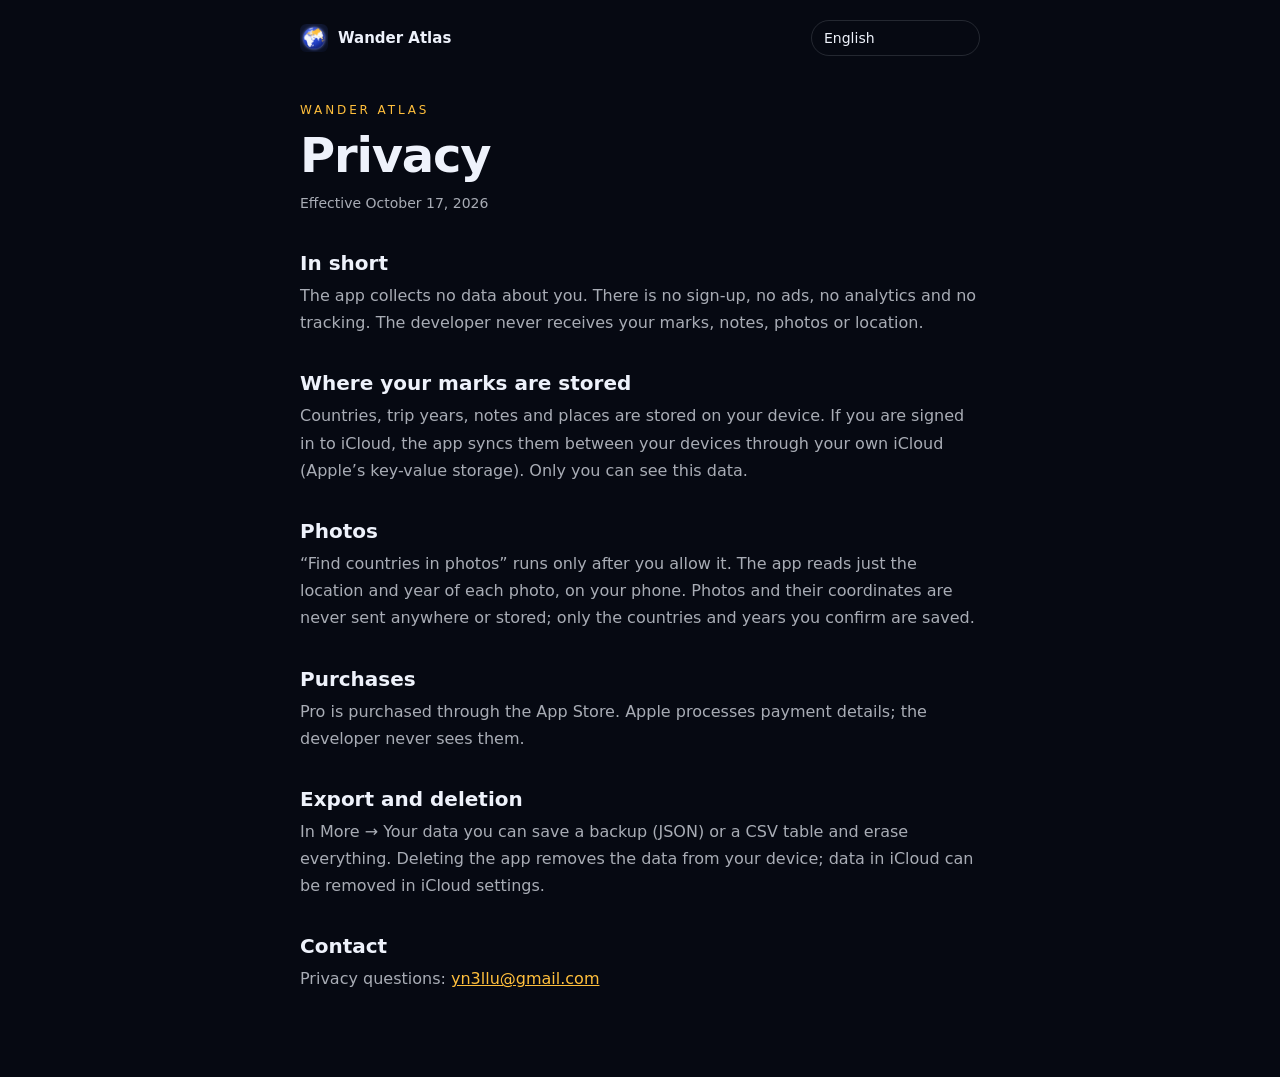
==== privacy/index.html @ fada5ca5 "Wander Atlas landing (13 languages) + privacy policy at /privacy/" ====
<!doctype html>
<!-- Generated by scripts/site-privacy.mjs from site/privacy/text/*.json — edit there. -->
<html lang="en">
<head>
<meta charset="utf-8">
<meta name="viewport" content="width=device-width,initial-scale=1,viewport-fit=cover">
<title>Privacy — Wander Atlas</title>
<meta name="theme-color" content="#060912">
<link rel="icon" href="../assets/img/favicon.png">
<script>document.documentElement.classList.add('js')</script>
<style>
@font-face{font-family:"Geologica";font-weight:800;font-display:swap;src:url(../assets/fonts/geologica-latin-800-normal.woff2) format("woff2");unicode-range:U+0000-00FF,U+0131,U+0152-0153,U+02BB-02BC,U+02C6,U+02DA,U+02DC,U+2000-206F,U+20AC,U+2122,U+2212,U+FEFF}
@font-face{font-family:"Geologica";font-weight:800;font-display:swap;src:url(../assets/fonts/geologica-latin-ext-800-normal.woff2) format("woff2");unicode-range:U+0100-02AF,U+0304,U+0308,U+0329,U+1E00-1E9F,U+1EF2-1EFF,U+2020,U+20A0-20AB,U+20AD-20C0,U+2113,U+2C60-2C7F,U+A720-A7FF}
@font-face{font-family:"Geologica";font-weight:800;font-display:swap;src:url(../assets/fonts/geologica-cyrillic-800-normal.woff2) format("woff2");unicode-range:U+0301,U+0400-045F,U+0490-0491,U+04B0-04B1,U+2116}
@font-face{font-family:"Onest";font-weight:400;font-display:swap;src:url(../assets/fonts/onest-latin-400-normal.woff2) format("woff2");unicode-range:U+0000-00FF,U+0131,U+0152-0153,U+02BB-02BC,U+02C6,U+02DA,U+02DC,U+2000-206F,U+20AC,U+2122,U+2212,U+FEFF}
@font-face{font-family:"Onest";font-weight:400;font-display:swap;src:url(../assets/fonts/onest-latin-ext-400-normal.woff2) format("woff2");unicode-range:U+0100-02AF,U+0304,U+0308,U+0329,U+1E00-1E9F,U+1EF2-1EFF,U+2020,U+20A0-20AB,U+20AD-20C0,U+2113,U+2C60-2C7F,U+A720-A7FF}
@font-face{font-family:"Onest";font-weight:400;font-display:swap;src:url(../assets/fonts/onest-cyrillic-400-normal.woff2) format("woff2");unicode-range:U+0301,U+0400-045F,U+0490-0491,U+04B0-04B1,U+2116}
:root{--bg:#060912;--ink:#eef2fb;--ink2:rgba(238,242,251,.7);--line:rgba(238,242,251,.13);--accent:#ffbf3c;--head:"Geologica",system-ui,-apple-system,"PingFang SC","Hiragino Sans","Apple SD Gothic Neo",sans-serif}
*{box-sizing:border-box}
body{margin:0;background:var(--bg);color:var(--ink);font:16px/1.7 "Onest",system-ui,-apple-system,"PingFang SC","Hiragino Sans","Apple SD Gothic Neo","Segoe UI",sans-serif;-webkit-font-smoothing:antialiased}
header{display:flex;align-items:center;gap:16px;max-width:720px;margin:0 auto;padding:calc(20px + env(safe-area-inset-top)) max(20px,env(safe-area-inset-right)) 0 max(20px,env(safe-area-inset-left))}
header a{display:inline-flex;align-items:center;gap:10px;color:var(--ink);text-decoration:none;font:800 15px var(--head)}
header img{width:28px;height:28px;border-radius:22.5%}
.lang{margin-left:auto;-webkit-appearance:none;appearance:none;height:36px;padding:0 30px 0 12px;border-radius:999px;border:1px solid var(--line);color:var(--ink);font-size:14px;font-family:inherit;cursor:pointer;
  background:transparent linear-gradient(45deg,transparent 50%,var(--ink2) 50%) calc(100% - 16px) 15px/5px 5px no-repeat,linear-gradient(135deg,var(--ink2) 50%,transparent 50%) calc(100% - 11px) 15px/5px 5px no-repeat}
.lang option{color:#000}
html:not(.js) .lang{display:none}
main{max-width:720px;margin:0 auto;padding:44px max(20px,env(safe-area-inset-right)) calc(72px + env(safe-area-inset-bottom)) max(20px,env(safe-area-inset-left))}
.eyebrow{margin:0 0 10px;font-size:12px;font-weight:400;letter-spacing:.24em;text-transform:uppercase;color:var(--accent)}
h1{font:800 clamp(32px,6vw,48px)/1.08 var(--head);letter-spacing:-.025em;margin:0 0 10px}
h2{font:800 20px/1.3 var(--head);margin:34px 0 6px}
p{color:var(--ink2);margin:0 0 12px}
.meta{font-size:14px}
a{color:var(--accent)}
article+article{border-top:1px solid var(--line);margin-top:56px;padding-top:56px}
.js article:not(.on){display:none}
.js article.on{border:0;margin:0;padding:0}
</style>
</head>
<body>
<header>
<a href="../"><img src="../assets/img/favicon.png" alt="">Wander Atlas</a>
<select class="lang" data-lang aria-label="Language">
<option value="en">English</option>
<option value="ru">Русский</option>
<option value="es">Español</option>
<option value="pt">Português (Brasil)</option>
<option value="fr">Français</option>
<option value="de">Deutsch</option>
<option value="it">Italiano</option>
<option value="zh-Hans">简体中文</option>
<option value="zh-Hant">繁體中文</option>
<option value="ja">日本語</option>
<option value="ko">한국어</option>
<option value="tr">Türkçe</option>
<option value="id">Bahasa Indonesia</option>
</select>
</header>
<main>
<article data-l="en" lang="en">
<p class="eyebrow">Wander Atlas</p>
<h1>Privacy</h1>
<p class="meta">Effective October 17, 2026</p>
<h2>In short</h2>
<p>The app collects no data about you. There is no sign-up, no ads, no analytics and no tracking. The developer never receives your marks, notes, photos or location.</p>
<h2>Where your marks are stored</h2>
<p>Countries, trip years, notes and places are stored on your device. If you are signed in to iCloud, the app syncs them between your devices through your own iCloud (Apple’s key-value storage). Only you can see this data.</p>
<h2>Photos</h2>
<p>“Find countries in photos” runs only after you allow it. The app reads just the location and year of each photo, on your phone. Photos and their coordinates are never sent anywhere or stored; only the countries and years you confirm are saved.</p>
<h2>Purchases</h2>
<p>Pro is purchased through the App Store. Apple processes payment details; the developer never sees them.</p>
<h2>Export and deletion</h2>
<p>In More → Your data you can save a backup (JSON) or a CSV table and erase everything. Deleting the app removes the data from your device; data in iCloud can be removed in iCloud settings.</p>
<h2>Contact</h2>
<p>Privacy questions: <a href="mailto:yn3llu@gmail.com">yn3llu@gmail.com</a></p>
</article>

<article data-l="ru" lang="ru">
<p class="eyebrow">Карта странствий</p>
<h1>Конфиденциальность</h1>
<p class="meta">Действует с 17 октября 2026 года</p>
<h2>Коротко</h2>
<p>Приложение не собирает о вас никаких данных. Нет регистрации, рекламы, аналитики и трекинга. Разработчик не получает ваши отметки, заметки, фото или геопозицию.</p>
<h2>Где хранятся ваши отметки</h2>
<p>Страны, годы поездок, заметки и места хранятся на вашем устройстве. Если вы вошли в iCloud, приложение синхронизирует их между вашими устройствами через ваш личный iCloud (хранилище «ключ-значение» Apple). Эти данные видите только вы.</p>
<h2>Фото</h2>
<p>Функция «Найти страны по фото» работает только после вашего разрешения. Приложение читает у фото только геометку и год съёмки, прямо на телефоне. Сами фото и их координаты никуда не отправляются и не сохраняются: сохраняются только страны и годы, которые вы подтвердили.</p>
<h2>Покупки</h2>
<p>Покупка Pro проходит через App Store. Платёжные данные обрабатывает Apple, разработчик их не видит.</p>
<h2>Экспорт и удаление</h2>
<p>В разделе «Ещё → Данные» можно сохранить копию в JSON или таблицу CSV и стереть все отметки. Удаление приложения удаляет данные с устройства; данные в iCloud удаляются в настройках iCloud.</p>
<h2>Контакт</h2>
<p>Вопросы о конфиденциальности: <a href="mailto:yn3llu@gmail.com">yn3llu@gmail.com</a></p>
</article>

<article data-l="es" lang="es">
<p class="eyebrow">Wander Atlas</p>
<h1>Privacidad</h1>
<p class="meta">Vigente desde el 17 de octubre de 2026</p>
<h2>En resumen</h2>
<p>La app no recopila ningún dato sobre usted. No hay registro, publicidad, analítica ni rastreo. El desarrollador nunca recibe sus marcas, notas, fotos ni su ubicación.</p>
<h2>Dónde se guardan sus marcas</h2>
<p>Los países, los años de viaje, las notas y los lugares se guardan en su dispositivo. Si ha iniciado sesión en iCloud, la app los sincroniza entre sus dispositivos a través de su propio iCloud (el almacenamiento clave-valor de Apple). Solo usted puede ver estos datos.</p>
<h2>Fotos</h2>
<p>«Buscar países en las fotos» solo funciona después de que usted lo permita. La app lee únicamente la ubicación y el año de cada foto, en su teléfono. Las fotos y sus coordenadas nunca se envían a ninguna parte ni se guardan; solo se guardan los países y los años que usted confirme.</p>
<h2>Compras</h2>
<p>Pro se compra a través del App Store. Apple procesa los datos de pago; el desarrollador nunca los ve.</p>
<h2>Exportación y eliminación</h2>
<p>En «Más → Tus datos» puede guardar una copia de seguridad (JSON) o una tabla CSV y borrar todo. Al eliminar la app, los datos se borran de su dispositivo; los datos de iCloud se pueden eliminar en los ajustes de iCloud.</p>
<h2>Contacto</h2>
<p>Preguntas sobre privacidad: <a href="mailto:yn3llu@gmail.com">yn3llu@gmail.com</a></p>
</article>

<article data-l="pt" lang="pt-BR">
<p class="eyebrow">Wander Atlas</p>
<h1>Privacidade</h1>
<p class="meta">Em vigor desde 17 de outubro de 2026</p>
<h2>Em resumo</h2>
<p>O app não coleta nenhum dado sobre você. Não há cadastro, anúncios, análises nem rastreamento. O desenvolvedor nunca recebe suas marcações, notas, fotos ou localização.</p>
<h2>Onde suas marcações ficam guardadas</h2>
<p>Países, anos de viagem, notas e lugares ficam guardados no seu dispositivo. Se você tiver iniciado sessão no iCloud, o app os sincroniza entre os seus dispositivos pelo seu próprio iCloud (o armazenamento de chave-valor da Apple). Só você pode ver esses dados.</p>
<h2>Fotos</h2>
<p>“Encontrar países nas fotos” só funciona depois que você permitir. O app lê apenas a localização e o ano de cada foto, no seu celular. As fotos e suas coordenadas nunca são enviadas a lugar nenhum nem armazenadas; só os países e anos que você confirmar são salvos.</p>
<h2>Compras</h2>
<p>O Pro é comprado pela App Store. A Apple processa os dados de pagamento; o desenvolvedor nunca os vê.</p>
<h2>Exportação e exclusão</h2>
<p>Em “Mais → Seus dados”, você pode salvar um backup (JSON) ou uma tabela CSV e apagar tudo. Ao apagar o app, os dados são removidos do seu dispositivo; os dados no iCloud podem ser removidos nos ajustes do iCloud.</p>
<h2>Contato</h2>
<p>Dúvidas sobre privacidade: <a href="mailto:yn3llu@gmail.com">yn3llu@gmail.com</a></p>
</article>

<article data-l="fr" lang="fr">
<p class="eyebrow">Wander Atlas</p>
<h1>Confidentialité</h1>
<p class="meta">En vigueur depuis le 17 octobre 2026</p>
<h2>En bref</h2>
<p>L’app ne collecte aucune donnée sur vous. Pas d’inscription, pas de publicité, pas de mesure d’audience, pas de pistage. Le développeur ne reçoit jamais vos marques, vos notes, vos photos ni votre position.</p>
<h2>Où sont stockées vos marques</h2>
<p>Les pays, les années de voyage, les notes et les lieux sont stockés sur votre appareil. Si vous avez ouvert une session iCloud, l’app les synchronise entre vos appareils via votre propre iCloud (le stockage clé-valeur d’Apple). Ces données ne sont visibles que par vous.</p>
<h2>Photos</h2>
<p>« Trouver des pays dans les photos » ne fonctionne qu’après votre autorisation. L’app lit uniquement le lieu et l’année de chaque photo, sur votre téléphone. Les photos et leurs coordonnées ne sont jamais envoyées nulle part ni conservées ; seuls les pays et les années que vous confirmez sont enregistrés.</p>
<h2>Achats</h2>
<p>Pro s’achète sur l’App Store. Apple traite les données de paiement ; le développeur ne les voit jamais.</p>
<h2>Export et suppression</h2>
<p>Dans « Plus → Tes données », vous pouvez créer une sauvegarde (JSON) ou un tableau CSV et tout effacer. Supprimer l’app efface les données de votre appareil ; les données dans iCloud peuvent être supprimées dans les réglages iCloud.</p>
<h2>Contact</h2>
<p>Questions sur la confidentialité : <a href="mailto:yn3llu@gmail.com">yn3llu@gmail.com</a></p>
</article>

<article data-l="de" lang="de">
<p class="eyebrow">Wander Atlas</p>
<h1>Datenschutz</h1>
<p class="meta">Gültig ab 17. Oktober 2026</p>
<h2>Kurz gesagt</h2>
<p>Die App erhebt keine Daten über dich. Es gibt keine Anmeldung, keine Werbung, keine Nutzungsanalyse und kein Tracking. Der Entwickler erhält weder deine Markierungen noch deine Notizen, Fotos oder deinen Standort.</p>
<h2>Wo deine Markierungen gespeichert werden</h2>
<p>Länder, Reisejahre, Notizen und Orte werden auf deinem Gerät gespeichert. Wenn du bei iCloud angemeldet bist, synchronisiert die App sie über deine eigene iCloud zwischen deinen Geräten (Key-Value-Speicher von Apple). Nur du kannst diese Daten sehen.</p>
<h2>Fotos</h2>
<p>„Länder in Fotos finden“ startet erst, wenn du es erlaubst. Die App liest von jedem Foto nur Ort und Jahr, direkt auf deinem iPhone. Fotos und ihre Koordinaten werden nirgendwohin gesendet und nicht gespeichert; gespeichert werden nur die Länder und Jahre, die du bestätigst.</p>
<h2>Käufe</h2>
<p>Pro kaufst du über den App Store. Die Zahlungsdaten verarbeitet Apple; der Entwickler sieht sie nie.</p>
<h2>Export und Löschen</h2>
<p>Unter „Mehr → Deine Daten“ kannst du ein Backup (JSON) oder eine CSV-Tabelle speichern und alles löschen. Wenn du die App löschst, werden die Daten von deinem Gerät entfernt; Daten in iCloud kannst du in den iCloud-Einstellungen entfernen.</p>
<h2>Kontakt</h2>
<p>Fragen zum Datenschutz: <a href="mailto:yn3llu@gmail.com">yn3llu@gmail.com</a></p>
</article>

<article data-l="it" lang="it">
<p class="eyebrow">Wander Atlas</p>
<h1>Privacy</h1>
<p class="meta">In vigore dal 17 ottobre 2026</p>
<h2>In breve</h2>
<p>L’app non raccoglie alcun dato su di te. Niente registrazione, pubblicità, statistiche di utilizzo o tracciamento. Lo sviluppatore non riceve mai i tuoi contrassegni, le note, le foto o la tua posizione.</p>
<h2>Dove sono salvati i tuoi contrassegni</h2>
<p>Paesi, anni di viaggio, note e luoghi sono salvati sul tuo dispositivo. Se hai effettuato l’accesso a iCloud, l’app li sincronizza tra i tuoi dispositivi tramite il tuo iCloud personale (l’archivio chiave-valore di Apple). Solo tu puoi vedere questi dati.</p>
<h2>Foto</h2>
<p>«Trova paesi nelle foto» si avvia solo dopo che l’hai consentito. L’app legge solo la posizione e l’anno di ogni foto, sul tuo telefono. Le foto e le loro coordinate non vengono mai inviate da nessuna parte né salvate; vengono salvati solo i paesi e gli anni che confermi.</p>
<h2>Acquisti</h2>
<p>Pro si acquista tramite App Store. I dati di pagamento sono gestiti da Apple; lo sviluppatore non li vede mai.</p>
<h2>Esportazione ed eliminazione</h2>
<p>In «Altro → I tuoi dati» puoi salvare un backup (JSON) o una tabella CSV e cancellare tutto. Eliminando l’app, i dati vengono rimossi dal dispositivo; quelli in iCloud si possono rimuovere dalle impostazioni di iCloud.</p>
<h2>Contatti</h2>
<p>Domande sulla privacy: <a href="mailto:yn3llu@gmail.com">yn3llu@gmail.com</a></p>
</article>

<article data-l="zh-Hans" lang="zh-Hans">
<p class="eyebrow">Wander Atlas</p>
<h1>隐私政策</h1>
<p class="meta">生效日期：2026年10月17日</p>
<h2>概要</h2>
<p>本 App 不会收集任何关于您的数据。无需注册，没有广告、数据分析或追踪。开发者不会收到您的标记、备注、照片或位置信息。</p>
<h2>您的标记存储在哪里</h2>
<p>国家、旅行年份、备注和地点都存储在您的设备上。如果您已登录 iCloud，App 会通过您自己的 iCloud（Apple 的键值存储）在您的各台设备之间同步这些数据。只有您能看到这些数据。</p>
<h2>照片</h2>
<p>“从照片中找国家”只有在您允许后才会运行。App 只读取每张照片的拍摄地点和年份，并且在您的手机上完成。照片及其坐标不会被发送到任何地方，也不会被存储；只会保存您确认的国家和年份。</p>
<h2>购买</h2>
<p>Pro 通过 App Store 购买。付款信息由 Apple 处理，开发者不会看到。</p>
<h2>导出与删除</h2>
<p>在“更多 → 数据”中，您可以保存备份（JSON）或 CSV 表格，也可以全部清除。删除 App 会移除设备上的数据；iCloud 中的数据可在 iCloud 设置中删除。</p>
<h2>联系我们</h2>
<p>隐私相关问题：<a href="mailto:yn3llu@gmail.com">yn3llu@gmail.com</a></p>
</article>

<article data-l="zh-Hant" lang="zh-Hant">
<p class="eyebrow">Wander Atlas</p>
<h1>隱私權政策</h1>
<p class="meta">生效日期：2026年10月17日</p>
<h2>摘要</h2>
<p>本 App 不會收集任何關於您的資料。不需要註冊，也沒有廣告、數據分析或追蹤。開發者不會收到您的標記、備註、照片或位置資訊。</p>
<h2>您的標記儲存在哪裡</h2>
<p>國家、旅行年份、備註和地點都儲存在您的裝置上。如果您已登入 iCloud，App 會透過您自己的 iCloud（Apple 的鍵值儲存）在您的各部裝置之間同步這些資料。只有您能看到這些資料。</p>
<h2>照片</h2>
<p>「從照片找出國家」只會在您允許後執行。App 只讀取每張照片的拍攝地點和年份，而且是在您的手機上完成。照片及其座標不會傳送到任何地方，也不會被儲存；只會儲存您確認過的國家和年份。</p>
<h2>購買</h2>
<p>Pro 透過 App Store 購買。付款資訊由 Apple 處理，開發者不會看到。</p>
<h2>匯出與刪除</h2>
<p>在「更多 → 資料」中，您可以儲存備份（JSON）或 CSV 表格，也可以全部清除。刪除 App 會移除裝置上的資料；iCloud 中的資料可以在 iCloud 設定中刪除。</p>
<h2>聯絡我們</h2>
<p>隱私權相關問題：<a href="mailto:yn3llu@gmail.com">yn3llu@gmail.com</a></p>
</article>

<article data-l="ja" lang="ja">
<p class="eyebrow">Wander Atlas</p>
<h1>プライバシーポリシー</h1>
<p class="meta">施行日：2026年10月17日</p>
<h2>概要</h2>
<p>このアプリは、あなたに関するデータを一切収集しません。アカウント登録、広告、分析、トラッキングはありません。開発者があなたのマーク、メモ、写真、位置情報を受け取ることはありません。</p>
<h2>マークの保存場所</h2>
<p>国、旅行した年、メモ、場所はお使いのデバイスに保存されます。iCloudにサインインしている場合は、あなた自身のiCloud（Appleのキー値ストレージ）を通じて、お使いのデバイス間で同期されます。このデータを見られるのはあなただけです。</p>
<h2>写真</h2>
<p>「写真から国を探す」は、あなたが許可した場合にのみ動作します。アプリが読み取るのは各写真の位置情報と撮影年だけで、処理はお使いのiPhone上で行われます。写真やその座標がどこかへ送信されたり、保存されたりすることはありません。保存されるのは、あなたが確認した国と年だけです。</p>
<h2>購入</h2>
<p>ProはApp Storeで購入します。支払い情報はAppleが処理し、開発者がそれを目にすることはありません。</p>
<h2>書き出しと削除</h2>
<p>「その他 → データ」で、バックアップ（JSON）やCSVファイルを保存したり、すべて消去したりできます。アプリを削除すると、デバイス上のデータも削除されます。iCloud上のデータはiCloudの設定から削除できます。</p>
<h2>お問い合わせ</h2>
<p>プライバシーに関するお問い合わせ：<a href="mailto:yn3llu@gmail.com">yn3llu@gmail.com</a></p>
</article>

<article data-l="ko" lang="ko">
<p class="eyebrow">Wander Atlas</p>
<h1>개인정보 보호</h1>
<p class="meta">시행일: 2026년 10월 17일</p>
<h2>요약</h2>
<p>앱은 사용자에 관한 어떤 데이터도 수집하지 않습니다. 가입, 광고, 분석, 추적이 없습니다. 개발자는 사용자의 표시, 메모, 사진, 위치를 절대 받지 않습니다.</p>
<h2>표시가 저장되는 곳</h2>
<p>나라, 여행 연도, 메모, 장소는 사용자의 기기에 저장됩니다. iCloud에 로그인되어 있으면 앱이 사용자 본인의 iCloud(Apple의 키-값 저장소)를 통해 기기 간에 동기화합니다. 이 데이터는 사용자만 볼 수 있습니다.</p>
<h2>사진</h2>
<p>‘사진에서 나라 찾기’는 사용자가 허용한 뒤에만 작동합니다. 앱은 휴대폰 안에서 각 사진의 위치와 연도만 읽습니다. 사진과 좌표는 어디로도 전송되지 않으며 저장되지도 않습니다. 저장되는 것은 사용자가 확인한 나라와 연도뿐입니다.</p>
<h2>구입</h2>
<p>Pro는 App Store를 통해 구입합니다. 결제 정보는 Apple이 처리하며, 개발자는 볼 수 없습니다.</p>
<h2>내보내기와 삭제</h2>
<p>‘더 보기 → 데이터’에서 백업(JSON)이나 CSV 표를 저장하고, 모두 지울 수 있습니다. 앱을 삭제하면 기기에서 데이터가 지워집니다. iCloud에 있는 데이터는 iCloud 설정에서 삭제할 수 있습니다.</p>
<h2>문의</h2>
<p>개인정보 관련 문의: <a href="mailto:yn3llu@gmail.com">yn3llu@gmail.com</a></p>
</article>

<article data-l="tr" lang="tr">
<p class="eyebrow">Wander Atlas</p>
<h1>Gizlilik</h1>
<p class="meta">Yürürlük tarihi: 17 Ekim 2026</p>
<h2>Kısaca</h2>
<p>Uygulama sizinle ilgili hiçbir veri toplamaz. Kayıt, reklam, analiz araçları ve takip yoktur. İşaretleriniz, notlarınız, fotoğraflarınız ve konumunuz hiçbir zaman geliştiriciye ulaşmaz.</p>
<h2>İşaretleriniz nerede saklanır</h2>
<p>Ülkeler, seyahat yılları, notlar ve yerler cihazınızda saklanır. iCloud’a giriş yaptıysanız uygulama bunları kendi iCloud’unuz (Apple’ın anahtar-değer depolama alanı) üzerinden cihazlarınız arasında eşzamanlar. Bu verileri yalnızca siz görebilirsiniz.</p>
<h2>Fotoğraflar</h2>
<p>“Fotoğraflardan ülke bul” yalnızca siz izin verdikten sonra çalışır. Uygulama her fotoğrafın yalnızca konumunu ve yılını okur; bu işlem telefonunuzda yapılır. Fotoğraflar ve koordinatları hiçbir yere gönderilmez ve saklanmaz; yalnızca onayladığınız ülkeler ve yıllar kaydedilir.</p>
<h2>Satın almalar</h2>
<p>Pro, App Store üzerinden satın alınır. Ödeme bilgilerini Apple işler; geliştirici bunları hiçbir zaman görmez.</p>
<h2>Dışa aktarma ve silme</h2>
<p>“Diğer → Verilerin” bölümünden bir yedek (JSON) ya da CSV tablosu kaydedebilir ve her şeyi silebilirsiniz. Uygulamayı silmek verileri cihazınızdan kaldırır; iCloud’daki veriler iCloud ayarlarından silinebilir.</p>
<h2>İletişim</h2>
<p>Gizlilikle ilgili sorular: <a href="mailto:yn3llu@gmail.com">yn3llu@gmail.com</a></p>
</article>

<article data-l="id" lang="id">
<p class="eyebrow">Wander Atlas</p>
<h1>Privasi</h1>
<p class="meta">Berlaku sejak 17 Oktober 2026</p>
<h2>Singkatnya</h2>
<p>Aplikasi ini tidak mengumpulkan data apa pun tentang Anda. Tidak ada pendaftaran, iklan, analitik, maupun pelacakan. Pengembang tidak pernah menerima tanda, catatan, foto, atau lokasi Anda.</p>
<h2>Tempat tanda Anda disimpan</h2>
<p>Negara, tahun perjalanan, catatan, dan tempat disimpan di perangkat Anda. Jika Anda masuk ke iCloud, aplikasi menyinkronkannya di antara perangkat Anda melalui iCloud milik Anda sendiri (penyimpanan key-value milik Apple). Hanya Anda yang dapat melihat data ini.</p>
<h2>Foto</h2>
<p>“Cari negara dari foto” hanya berjalan setelah Anda mengizinkannya. Aplikasi hanya membaca lokasi dan tahun setiap foto, langsung di ponsel Anda. Foto dan koordinatnya tidak pernah dikirim ke mana pun atau disimpan; yang disimpan hanya negara dan tahun yang Anda konfirmasi.</p>
<h2>Pembelian</h2>
<p>Pro dibeli melalui App Store. Detail pembayaran diproses oleh Apple; pengembang tidak pernah melihatnya.</p>
<h2>Ekspor dan penghapusan</h2>
<p>Di “Lainnya → Datamu”, Anda dapat menyimpan cadangan (JSON) atau tabel CSV, dan menghapus semuanya. Menghapus aplikasi akan menghapus data dari perangkat Anda; data di iCloud dapat dihapus di pengaturan iCloud.</p>
<h2>Kontak</h2>
<p>Pertanyaan tentang privasi: <a href="mailto:yn3llu@gmail.com">yn3llu@gmail.com</a></p>
</article>
</main>
<script>
(() => {
  const arts = [...document.querySelectorAll('article[data-l]')];
  const has = (c) => arts.some((a) => a.dataset.l === c);
  const sel = document.querySelector('[data-lang]');
  function pick() {
    const q = new URLSearchParams(location.search).get('lang');
    if (q && has(q)) return q;
    try { const s = localStorage.getItem('wa-lang'); if (s && has(s)) return s; } catch (e) { /* private mode */ }
    for (const raw of navigator.languages || [navigator.language || 'en']) {
      const l = String(raw).toLowerCase();
      const c = l.startsWith('zh') ? (/hant|-tw|-hk|-mo/.test(l) ? 'zh-Hant' : 'zh-Hans') : l.split('-')[0] === 'in' ? 'id' : l.split('-')[0];
      if (has(c)) return c;
    }
    return 'en';
  }
  function show(code) {
    let on = null;
    arts.forEach((a) => { a.classList.toggle('on', a.dataset.l === code); if (a.dataset.l === code) on = a; });
    document.documentElement.lang = on.lang;
    document.title = on.querySelector('h1').textContent + ' — Wander Atlas';
    sel.value = code;
  }
  sel.addEventListener('change', () => { show(sel.value); try { localStorage.setItem('wa-lang', sel.value); } catch (e) { /* private mode */ } });
  show(pick());
})();
</script>
</body>
</html>
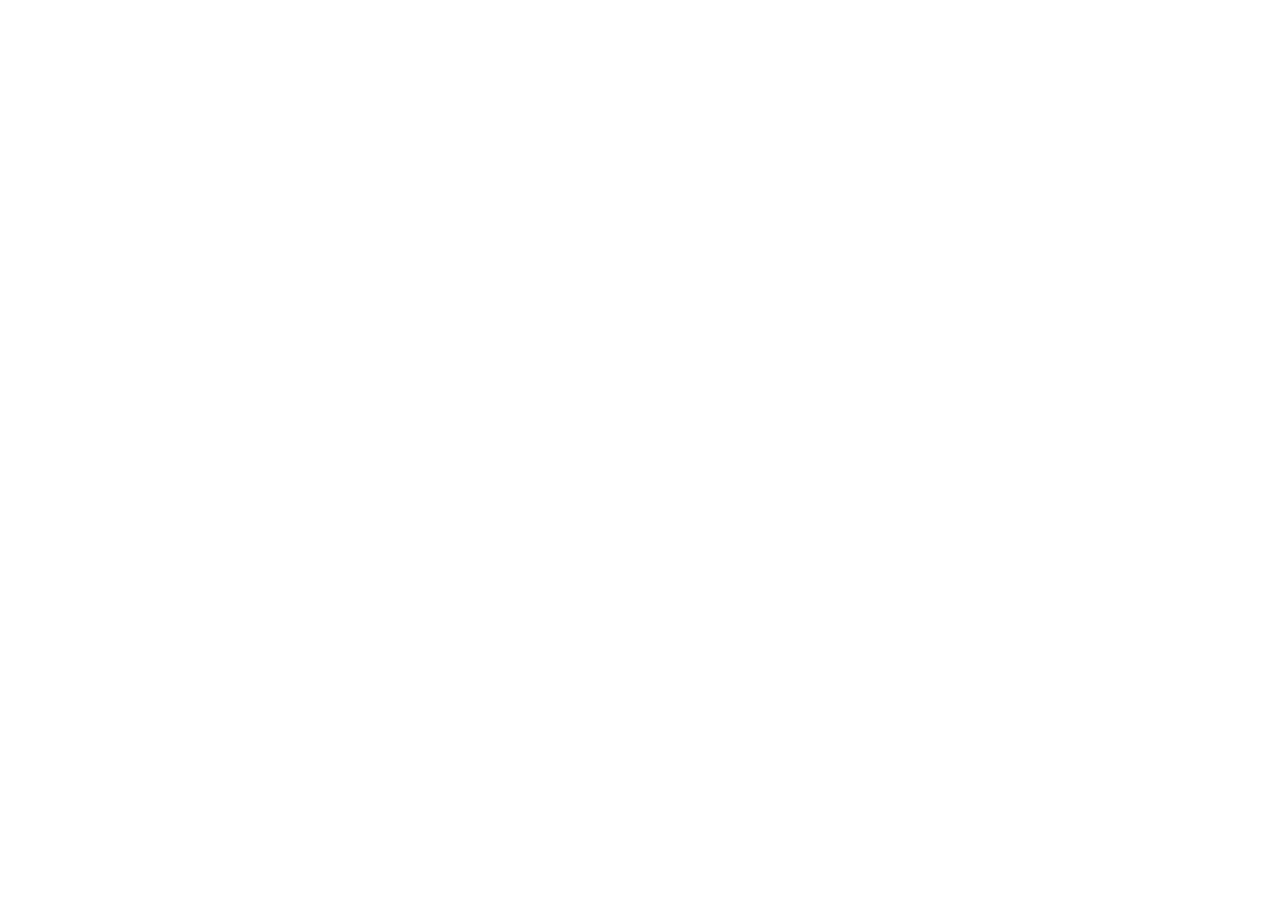
==== commit 3088c17d: "Moved to wanderatlas.app: redirect pages" ====
--- a/privacy/index.html
+++ b/privacy/index.html
@@ -1,322 +1,15 @@
 <!doctype html>
-<!-- Generated by scripts/site-privacy.mjs from site/privacy/text/*.json — edit there. -->
 <html lang="en">
 <head>
 <meta charset="utf-8">
-<meta name="viewport" content="width=device-width,initial-scale=1,viewport-fit=cover">
-<title>Privacy — Wander Atlas</title>
-<meta name="theme-color" content="#060912">
-<link rel="icon" href="../assets/img/favicon.png">
-<script>document.documentElement.classList.add('js')</script>
-<style>
-@font-face{font-family:"Geologica";font-weight:800;font-display:swap;src:url(../assets/fonts/geologica-latin-800-normal.woff2) format("woff2");unicode-range:U+0000-00FF,U+0131,U+0152-0153,U+02BB-02BC,U+02C6,U+02DA,U+02DC,U+2000-206F,U+20AC,U+2122,U+2212,U+FEFF}
-@font-face{font-family:"Geologica";font-weight:800;font-display:swap;src:url(../assets/fonts/geologica-latin-ext-800-normal.woff2) format("woff2");unicode-range:U+0100-02AF,U+0304,U+0308,U+0329,U+1E00-1E9F,U+1EF2-1EFF,U+2020,U+20A0-20AB,U+20AD-20C0,U+2113,U+2C60-2C7F,U+A720-A7FF}
-@font-face{font-family:"Geologica";font-weight:800;font-display:swap;src:url(../assets/fonts/geologica-cyrillic-800-normal.woff2) format("woff2");unicode-range:U+0301,U+0400-045F,U+0490-0491,U+04B0-04B1,U+2116}
-@font-face{font-family:"Onest";font-weight:400;font-display:swap;src:url(../assets/fonts/onest-latin-400-normal.woff2) format("woff2");unicode-range:U+0000-00FF,U+0131,U+0152-0153,U+02BB-02BC,U+02C6,U+02DA,U+02DC,U+2000-206F,U+20AC,U+2122,U+2212,U+FEFF}
-@font-face{font-family:"Onest";font-weight:400;font-display:swap;src:url(../assets/fonts/onest-latin-ext-400-normal.woff2) format("woff2");unicode-range:U+0100-02AF,U+0304,U+0308,U+0329,U+1E00-1E9F,U+1EF2-1EFF,U+2020,U+20A0-20AB,U+20AD-20C0,U+2113,U+2C60-2C7F,U+A720-A7FF}
-@font-face{font-family:"Onest";font-weight:400;font-display:swap;src:url(../assets/fonts/onest-cyrillic-400-normal.woff2) format("woff2");unicode-range:U+0301,U+0400-045F,U+0490-0491,U+04B0-04B1,U+2116}
-:root{--bg:#060912;--ink:#eef2fb;--ink2:rgba(238,242,251,.7);--line:rgba(238,242,251,.13);--accent:#ffbf3c;--head:"Geologica",system-ui,-apple-system,"PingFang SC","Hiragino Sans","Apple SD Gothic Neo",sans-serif}
-*{box-sizing:border-box}
-body{margin:0;background:var(--bg);color:var(--ink);font:16px/1.7 "Onest",system-ui,-apple-system,"PingFang SC","Hiragino Sans","Apple SD Gothic Neo","Segoe UI",sans-serif;-webkit-font-smoothing:antialiased}
-header{display:flex;align-items:center;gap:16px;max-width:720px;margin:0 auto;padding:calc(20px + env(safe-area-inset-top)) max(20px,env(safe-area-inset-right)) 0 max(20px,env(safe-area-inset-left))}
-header a{display:inline-flex;align-items:center;gap:10px;color:var(--ink);text-decoration:none;font:800 15px var(--head)}
-header img{width:28px;height:28px;border-radius:22.5%}
-.lang{margin-left:auto;-webkit-appearance:none;appearance:none;height:36px;padding:0 30px 0 12px;border-radius:999px;border:1px solid var(--line);color:var(--ink);font-size:14px;font-family:inherit;cursor:pointer;
-  background:transparent linear-gradient(45deg,transparent 50%,var(--ink2) 50%) calc(100% - 16px) 15px/5px 5px no-repeat,linear-gradient(135deg,var(--ink2) 50%,transparent 50%) calc(100% - 11px) 15px/5px 5px no-repeat}
-.lang option{color:#000}
-html:not(.js) .lang{display:none}
-main{max-width:720px;margin:0 auto;padding:44px max(20px,env(safe-area-inset-right)) calc(72px + env(safe-area-inset-bottom)) max(20px,env(safe-area-inset-left))}
-.eyebrow{margin:0 0 10px;font-size:12px;font-weight:400;letter-spacing:.24em;text-transform:uppercase;color:var(--accent)}
-h1{font:800 clamp(32px,6vw,48px)/1.08 var(--head);letter-spacing:-.025em;margin:0 0 10px}
-h2{font:800 20px/1.3 var(--head);margin:34px 0 6px}
-p{color:var(--ink2);margin:0 0 12px}
-.meta{font-size:14px}
-a{color:var(--accent)}
-article+article{border-top:1px solid var(--line);margin-top:56px;padding-top:56px}
-.js article:not(.on){display:none}
-.js article.on{border:0;margin:0;padding:0}
-</style>
+<meta name="viewport" content="width=device-width,initial-scale=1">
+<title>Wander Atlas</title>
+<link rel="canonical" href="https://wanderatlas.app/privacy/">
+<meta name="robots" content="noindex">
+<meta http-equiv="refresh" content="0; url=https://wanderatlas.app/privacy/">
+<script>location.replace('https://wanderatlas.app/privacy/' + location.search + location.hash);</script>
 </head>
-<body>
-<header>
-<a href="../"><img src="../assets/img/favicon.png" alt="">Wander Atlas</a>
-<select class="lang" data-lang aria-label="Language">
-<option value="en">English</option>
-<option value="ru">Русский</option>
-<option value="es">Español</option>
-<option value="pt">Português (Brasil)</option>
-<option value="fr">Français</option>
-<option value="de">Deutsch</option>
-<option value="it">Italiano</option>
-<option value="zh-Hans">简体中文</option>
-<option value="zh-Hant">繁體中文</option>
-<option value="ja">日本語</option>
-<option value="ko">한국어</option>
-<option value="tr">Türkçe</option>
-<option value="id">Bahasa Indonesia</option>
-</select>
-</header>
-<main>
-<article data-l="en" lang="en">
-<p class="eyebrow">Wander Atlas</p>
-<h1>Privacy</h1>
-<p class="meta">Effective October 17, 2026</p>
-<h2>In short</h2>
-<p>The app collects no data about you. There is no sign-up, no ads, no analytics and no tracking. The developer never receives your marks, notes, photos or location.</p>
-<h2>Where your marks are stored</h2>
-<p>Countries, trip years, notes and places are stored on your device. If you are signed in to iCloud, the app syncs them between your devices through your own iCloud (Apple’s key-value storage). Only you can see this data.</p>
-<h2>Photos</h2>
-<p>“Find countries in photos” runs only after you allow it. The app reads just the location and year of each photo, on your phone. Photos and their coordinates are never sent anywhere or stored; only the countries and years you confirm are saved.</p>
-<h2>Purchases</h2>
-<p>Pro is purchased through the App Store. Apple processes payment details; the developer never sees them.</p>
-<h2>Export and deletion</h2>
-<p>In More → Your data you can save a backup (JSON) or a CSV table and erase everything. Deleting the app removes the data from your device; data in iCloud can be removed in iCloud settings.</p>
-<h2>Contact</h2>
-<p>Privacy questions: <a href="mailto:yn3llu@gmail.com">yn3llu@gmail.com</a></p>
-</article>
-
-<article data-l="ru" lang="ru">
-<p class="eyebrow">Карта странствий</p>
-<h1>Конфиденциальность</h1>
-<p class="meta">Действует с 17 октября 2026 года</p>
-<h2>Коротко</h2>
-<p>Приложение не собирает о вас никаких данных. Нет регистрации, рекламы, аналитики и трекинга. Разработчик не получает ваши отметки, заметки, фото или геопозицию.</p>
-<h2>Где хранятся ваши отметки</h2>
-<p>Страны, годы поездок, заметки и места хранятся на вашем устройстве. Если вы вошли в iCloud, приложение синхронизирует их между вашими устройствами через ваш личный iCloud (хранилище «ключ-значение» Apple). Эти данные видите только вы.</p>
-<h2>Фото</h2>
-<p>Функция «Найти страны по фото» работает только после вашего разрешения. Приложение читает у фото только геометку и год съёмки, прямо на телефоне. Сами фото и их координаты никуда не отправляются и не сохраняются: сохраняются только страны и годы, которые вы подтвердили.</p>
-<h2>Покупки</h2>
-<p>Покупка Pro проходит через App Store. Платёжные данные обрабатывает Apple, разработчик их не видит.</p>
-<h2>Экспорт и удаление</h2>
-<p>В разделе «Ещё → Данные» можно сохранить копию в JSON или таблицу CSV и стереть все отметки. Удаление приложения удаляет данные с устройства; данные в iCloud удаляются в настройках iCloud.</p>
-<h2>Контакт</h2>
-<p>Вопросы о конфиденциальности: <a href="mailto:yn3llu@gmail.com">yn3llu@gmail.com</a></p>
-</article>
-
-<article data-l="es" lang="es">
-<p class="eyebrow">Wander Atlas</p>
-<h1>Privacidad</h1>
-<p class="meta">Vigente desde el 17 de octubre de 2026</p>
-<h2>En resumen</h2>
-<p>La app no recopila ningún dato sobre usted. No hay registro, publicidad, analítica ni rastreo. El desarrollador nunca recibe sus marcas, notas, fotos ni su ubicación.</p>
-<h2>Dónde se guardan sus marcas</h2>
-<p>Los países, los años de viaje, las notas y los lugares se guardan en su dispositivo. Si ha iniciado sesión en iCloud, la app los sincroniza entre sus dispositivos a través de su propio iCloud (el almacenamiento clave-valor de Apple). Solo usted puede ver estos datos.</p>
-<h2>Fotos</h2>
-<p>«Buscar países en las fotos» solo funciona después de que usted lo permita. La app lee únicamente la ubicación y el año de cada foto, en su teléfono. Las fotos y sus coordenadas nunca se envían a ninguna parte ni se guardan; solo se guardan los países y los años que usted confirme.</p>
-<h2>Compras</h2>
-<p>Pro se compra a través del App Store. Apple procesa los datos de pago; el desarrollador nunca los ve.</p>
-<h2>Exportación y eliminación</h2>
-<p>En «Más → Tus datos» puede guardar una copia de seguridad (JSON) o una tabla CSV y borrar todo. Al eliminar la app, los datos se borran de su dispositivo; los datos de iCloud se pueden eliminar en los ajustes de iCloud.</p>
-<h2>Contacto</h2>
-<p>Preguntas sobre privacidad: <a href="mailto:yn3llu@gmail.com">yn3llu@gmail.com</a></p>
-</article>
-
-<article data-l="pt" lang="pt-BR">
-<p class="eyebrow">Wander Atlas</p>
-<h1>Privacidade</h1>
-<p class="meta">Em vigor desde 17 de outubro de 2026</p>
-<h2>Em resumo</h2>
-<p>O app não coleta nenhum dado sobre você. Não há cadastro, anúncios, análises nem rastreamento. O desenvolvedor nunca recebe suas marcações, notas, fotos ou localização.</p>
-<h2>Onde suas marcações ficam guardadas</h2>
-<p>Países, anos de viagem, notas e lugares ficam guardados no seu dispositivo. Se você tiver iniciado sessão no iCloud, o app os sincroniza entre os seus dispositivos pelo seu próprio iCloud (o armazenamento de chave-valor da Apple). Só você pode ver esses dados.</p>
-<h2>Fotos</h2>
-<p>“Encontrar países nas fotos” só funciona depois que você permitir. O app lê apenas a localização e o ano de cada foto, no seu celular. As fotos e suas coordenadas nunca são enviadas a lugar nenhum nem armazenadas; só os países e anos que você confirmar são salvos.</p>
-<h2>Compras</h2>
-<p>O Pro é comprado pela App Store. A Apple processa os dados de pagamento; o desenvolvedor nunca os vê.</p>
-<h2>Exportação e exclusão</h2>
-<p>Em “Mais → Seus dados”, você pode salvar um backup (JSON) ou uma tabela CSV e apagar tudo. Ao apagar o app, os dados são removidos do seu dispositivo; os dados no iCloud podem ser removidos nos ajustes do iCloud.</p>
-<h2>Contato</h2>
-<p>Dúvidas sobre privacidade: <a href="mailto:yn3llu@gmail.com">yn3llu@gmail.com</a></p>
-</article>
-
-<article data-l="fr" lang="fr">
-<p class="eyebrow">Wander Atlas</p>
-<h1>Confidentialité</h1>
-<p class="meta">En vigueur depuis le 17 octobre 2026</p>
-<h2>En bref</h2>
-<p>L’app ne collecte aucune donnée sur vous. Pas d’inscription, pas de publicité, pas de mesure d’audience, pas de pistage. Le développeur ne reçoit jamais vos marques, vos notes, vos photos ni votre position.</p>
-<h2>Où sont stockées vos marques</h2>
-<p>Les pays, les années de voyage, les notes et les lieux sont stockés sur votre appareil. Si vous avez ouvert une session iCloud, l’app les synchronise entre vos appareils via votre propre iCloud (le stockage clé-valeur d’Apple). Ces données ne sont visibles que par vous.</p>
-<h2>Photos</h2>
-<p>« Trouver des pays dans les photos » ne fonctionne qu’après votre autorisation. L’app lit uniquement le lieu et l’année de chaque photo, sur votre téléphone. Les photos et leurs coordonnées ne sont jamais envoyées nulle part ni conservées ; seuls les pays et les années que vous confirmez sont enregistrés.</p>
-<h2>Achats</h2>
-<p>Pro s’achète sur l’App Store. Apple traite les données de paiement ; le développeur ne les voit jamais.</p>
-<h2>Export et suppression</h2>
-<p>Dans « Plus → Tes données », vous pouvez créer une sauvegarde (JSON) ou un tableau CSV et tout effacer. Supprimer l’app efface les données de votre appareil ; les données dans iCloud peuvent être supprimées dans les réglages iCloud.</p>
-<h2>Contact</h2>
-<p>Questions sur la confidentialité : <a href="mailto:yn3llu@gmail.com">yn3llu@gmail.com</a></p>
-</article>
-
-<article data-l="de" lang="de">
-<p class="eyebrow">Wander Atlas</p>
-<h1>Datenschutz</h1>
-<p class="meta">Gültig ab 17. Oktober 2026</p>
-<h2>Kurz gesagt</h2>
-<p>Die App erhebt keine Daten über dich. Es gibt keine Anmeldung, keine Werbung, keine Nutzungsanalyse und kein Tracking. Der Entwickler erhält weder deine Markierungen noch deine Notizen, Fotos oder deinen Standort.</p>
-<h2>Wo deine Markierungen gespeichert werden</h2>
-<p>Länder, Reisejahre, Notizen und Orte werden auf deinem Gerät gespeichert. Wenn du bei iCloud angemeldet bist, synchronisiert die App sie über deine eigene iCloud zwischen deinen Geräten (Key-Value-Speicher von Apple). Nur du kannst diese Daten sehen.</p>
-<h2>Fotos</h2>
-<p>„Länder in Fotos finden“ startet erst, wenn du es erlaubst. Die App liest von jedem Foto nur Ort und Jahr, direkt auf deinem iPhone. Fotos und ihre Koordinaten werden nirgendwohin gesendet und nicht gespeichert; gespeichert werden nur die Länder und Jahre, die du bestätigst.</p>
-<h2>Käufe</h2>
-<p>Pro kaufst du über den App Store. Die Zahlungsdaten verarbeitet Apple; der Entwickler sieht sie nie.</p>
-<h2>Export und Löschen</h2>
-<p>Unter „Mehr → Deine Daten“ kannst du ein Backup (JSON) oder eine CSV-Tabelle speichern und alles löschen. Wenn du die App löschst, werden die Daten von deinem Gerät entfernt; Daten in iCloud kannst du in den iCloud-Einstellungen entfernen.</p>
-<h2>Kontakt</h2>
-<p>Fragen zum Datenschutz: <a href="mailto:yn3llu@gmail.com">yn3llu@gmail.com</a></p>
-</article>
-
-<article data-l="it" lang="it">
-<p class="eyebrow">Wander Atlas</p>
-<h1>Privacy</h1>
-<p class="meta">In vigore dal 17 ottobre 2026</p>
-<h2>In breve</h2>
-<p>L’app non raccoglie alcun dato su di te. Niente registrazione, pubblicità, statistiche di utilizzo o tracciamento. Lo sviluppatore non riceve mai i tuoi contrassegni, le note, le foto o la tua posizione.</p>
-<h2>Dove sono salvati i tuoi contrassegni</h2>
-<p>Paesi, anni di viaggio, note e luoghi sono salvati sul tuo dispositivo. Se hai effettuato l’accesso a iCloud, l’app li sincronizza tra i tuoi dispositivi tramite il tuo iCloud personale (l’archivio chiave-valore di Apple). Solo tu puoi vedere questi dati.</p>
-<h2>Foto</h2>
-<p>«Trova paesi nelle foto» si avvia solo dopo che l’hai consentito. L’app legge solo la posizione e l’anno di ogni foto, sul tuo telefono. Le foto e le loro coordinate non vengono mai inviate da nessuna parte né salvate; vengono salvati solo i paesi e gli anni che confermi.</p>
-<h2>Acquisti</h2>
-<p>Pro si acquista tramite App Store. I dati di pagamento sono gestiti da Apple; lo sviluppatore non li vede mai.</p>
-<h2>Esportazione ed eliminazione</h2>
-<p>In «Altro → I tuoi dati» puoi salvare un backup (JSON) o una tabella CSV e cancellare tutto. Eliminando l’app, i dati vengono rimossi dal dispositivo; quelli in iCloud si possono rimuovere dalle impostazioni di iCloud.</p>
-<h2>Contatti</h2>
-<p>Domande sulla privacy: <a href="mailto:yn3llu@gmail.com">yn3llu@gmail.com</a></p>
-</article>
-
-<article data-l="zh-Hans" lang="zh-Hans">
-<p class="eyebrow">Wander Atlas</p>
-<h1>隐私政策</h1>
-<p class="meta">生效日期：2026年10月17日</p>
-<h2>概要</h2>
-<p>本 App 不会收集任何关于您的数据。无需注册，没有广告、数据分析或追踪。开发者不会收到您的标记、备注、照片或位置信息。</p>
-<h2>您的标记存储在哪里</h2>
-<p>国家、旅行年份、备注和地点都存储在您的设备上。如果您已登录 iCloud，App 会通过您自己的 iCloud（Apple 的键值存储）在您的各台设备之间同步这些数据。只有您能看到这些数据。</p>
-<h2>照片</h2>
-<p>“从照片中找国家”只有在您允许后才会运行。App 只读取每张照片的拍摄地点和年份，并且在您的手机上完成。照片及其坐标不会被发送到任何地方，也不会被存储；只会保存您确认的国家和年份。</p>
-<h2>购买</h2>
-<p>Pro 通过 App Store 购买。付款信息由 Apple 处理，开发者不会看到。</p>
-<h2>导出与删除</h2>
-<p>在“更多 → 数据”中，您可以保存备份（JSON）或 CSV 表格，也可以全部清除。删除 App 会移除设备上的数据；iCloud 中的数据可在 iCloud 设置中删除。</p>
-<h2>联系我们</h2>
-<p>隐私相关问题：<a href="mailto:yn3llu@gmail.com">yn3llu@gmail.com</a></p>
-</article>
-
-<article data-l="zh-Hant" lang="zh-Hant">
-<p class="eyebrow">Wander Atlas</p>
-<h1>隱私權政策</h1>
-<p class="meta">生效日期：2026年10月17日</p>
-<h2>摘要</h2>
-<p>本 App 不會收集任何關於您的資料。不需要註冊，也沒有廣告、數據分析或追蹤。開發者不會收到您的標記、備註、照片或位置資訊。</p>
-<h2>您的標記儲存在哪裡</h2>
-<p>國家、旅行年份、備註和地點都儲存在您的裝置上。如果您已登入 iCloud，App 會透過您自己的 iCloud（Apple 的鍵值儲存）在您的各部裝置之間同步這些資料。只有您能看到這些資料。</p>
-<h2>照片</h2>
-<p>「從照片找出國家」只會在您允許後執行。App 只讀取每張照片的拍攝地點和年份，而且是在您的手機上完成。照片及其座標不會傳送到任何地方，也不會被儲存；只會儲存您確認過的國家和年份。</p>
-<h2>購買</h2>
-<p>Pro 透過 App Store 購買。付款資訊由 Apple 處理，開發者不會看到。</p>
-<h2>匯出與刪除</h2>
-<p>在「更多 → 資料」中，您可以儲存備份（JSON）或 CSV 表格，也可以全部清除。刪除 App 會移除裝置上的資料；iCloud 中的資料可以在 iCloud 設定中刪除。</p>
-<h2>聯絡我們</h2>
-<p>隱私權相關問題：<a href="mailto:yn3llu@gmail.com">yn3llu@gmail.com</a></p>
-</article>
-
-<article data-l="ja" lang="ja">
-<p class="eyebrow">Wander Atlas</p>
-<h1>プライバシーポリシー</h1>
-<p class="meta">施行日：2026年10月17日</p>
-<h2>概要</h2>
-<p>このアプリは、あなたに関するデータを一切収集しません。アカウント登録、広告、分析、トラッキングはありません。開発者があなたのマーク、メモ、写真、位置情報を受け取ることはありません。</p>
-<h2>マークの保存場所</h2>
-<p>国、旅行した年、メモ、場所はお使いのデバイスに保存されます。iCloudにサインインしている場合は、あなた自身のiCloud（Appleのキー値ストレージ）を通じて、お使いのデバイス間で同期されます。このデータを見られるのはあなただけです。</p>
-<h2>写真</h2>
-<p>「写真から国を探す」は、あなたが許可した場合にのみ動作します。アプリが読み取るのは各写真の位置情報と撮影年だけで、処理はお使いのiPhone上で行われます。写真やその座標がどこかへ送信されたり、保存されたりすることはありません。保存されるのは、あなたが確認した国と年だけです。</p>
-<h2>購入</h2>
-<p>ProはApp Storeで購入します。支払い情報はAppleが処理し、開発者がそれを目にすることはありません。</p>
-<h2>書き出しと削除</h2>
-<p>「その他 → データ」で、バックアップ（JSON）やCSVファイルを保存したり、すべて消去したりできます。アプリを削除すると、デバイス上のデータも削除されます。iCloud上のデータはiCloudの設定から削除できます。</p>
-<h2>お問い合わせ</h2>
-<p>プライバシーに関するお問い合わせ：<a href="mailto:yn3llu@gmail.com">yn3llu@gmail.com</a></p>
-</article>
-
-<article data-l="ko" lang="ko">
-<p class="eyebrow">Wander Atlas</p>
-<h1>개인정보 보호</h1>
-<p class="meta">시행일: 2026년 10월 17일</p>
-<h2>요약</h2>
-<p>앱은 사용자에 관한 어떤 데이터도 수집하지 않습니다. 가입, 광고, 분석, 추적이 없습니다. 개발자는 사용자의 표시, 메모, 사진, 위치를 절대 받지 않습니다.</p>
-<h2>표시가 저장되는 곳</h2>
-<p>나라, 여행 연도, 메모, 장소는 사용자의 기기에 저장됩니다. iCloud에 로그인되어 있으면 앱이 사용자 본인의 iCloud(Apple의 키-값 저장소)를 통해 기기 간에 동기화합니다. 이 데이터는 사용자만 볼 수 있습니다.</p>
-<h2>사진</h2>
-<p>‘사진에서 나라 찾기’는 사용자가 허용한 뒤에만 작동합니다. 앱은 휴대폰 안에서 각 사진의 위치와 연도만 읽습니다. 사진과 좌표는 어디로도 전송되지 않으며 저장되지도 않습니다. 저장되는 것은 사용자가 확인한 나라와 연도뿐입니다.</p>
-<h2>구입</h2>
-<p>Pro는 App Store를 통해 구입합니다. 결제 정보는 Apple이 처리하며, 개발자는 볼 수 없습니다.</p>
-<h2>내보내기와 삭제</h2>
-<p>‘더 보기 → 데이터’에서 백업(JSON)이나 CSV 표를 저장하고, 모두 지울 수 있습니다. 앱을 삭제하면 기기에서 데이터가 지워집니다. iCloud에 있는 데이터는 iCloud 설정에서 삭제할 수 있습니다.</p>
-<h2>문의</h2>
-<p>개인정보 관련 문의: <a href="mailto:yn3llu@gmail.com">yn3llu@gmail.com</a></p>
-</article>
-
-<article data-l="tr" lang="tr">
-<p class="eyebrow">Wander Atlas</p>
-<h1>Gizlilik</h1>
-<p class="meta">Yürürlük tarihi: 17 Ekim 2026</p>
-<h2>Kısaca</h2>
-<p>Uygulama sizinle ilgili hiçbir veri toplamaz. Kayıt, reklam, analiz araçları ve takip yoktur. İşaretleriniz, notlarınız, fotoğraflarınız ve konumunuz hiçbir zaman geliştiriciye ulaşmaz.</p>
-<h2>İşaretleriniz nerede saklanır</h2>
-<p>Ülkeler, seyahat yılları, notlar ve yerler cihazınızda saklanır. iCloud’a giriş yaptıysanız uygulama bunları kendi iCloud’unuz (Apple’ın anahtar-değer depolama alanı) üzerinden cihazlarınız arasında eşzamanlar. Bu verileri yalnızca siz görebilirsiniz.</p>
-<h2>Fotoğraflar</h2>
-<p>“Fotoğraflardan ülke bul” yalnızca siz izin verdikten sonra çalışır. Uygulama her fotoğrafın yalnızca konumunu ve yılını okur; bu işlem telefonunuzda yapılır. Fotoğraflar ve koordinatları hiçbir yere gönderilmez ve saklanmaz; yalnızca onayladığınız ülkeler ve yıllar kaydedilir.</p>
-<h2>Satın almalar</h2>
-<p>Pro, App Store üzerinden satın alınır. Ödeme bilgilerini Apple işler; geliştirici bunları hiçbir zaman görmez.</p>
-<h2>Dışa aktarma ve silme</h2>
-<p>“Diğer → Verilerin” bölümünden bir yedek (JSON) ya da CSV tablosu kaydedebilir ve her şeyi silebilirsiniz. Uygulamayı silmek verileri cihazınızdan kaldırır; iCloud’daki veriler iCloud ayarlarından silinebilir.</p>
-<h2>İletişim</h2>
-<p>Gizlilikle ilgili sorular: <a href="mailto:yn3llu@gmail.com">yn3llu@gmail.com</a></p>
-</article>
-
-<article data-l="id" lang="id">
-<p class="eyebrow">Wander Atlas</p>
-<h1>Privasi</h1>
-<p class="meta">Berlaku sejak 17 Oktober 2026</p>
-<h2>Singkatnya</h2>
-<p>Aplikasi ini tidak mengumpulkan data apa pun tentang Anda. Tidak ada pendaftaran, iklan, analitik, maupun pelacakan. Pengembang tidak pernah menerima tanda, catatan, foto, atau lokasi Anda.</p>
-<h2>Tempat tanda Anda disimpan</h2>
-<p>Negara, tahun perjalanan, catatan, dan tempat disimpan di perangkat Anda. Jika Anda masuk ke iCloud, aplikasi menyinkronkannya di antara perangkat Anda melalui iCloud milik Anda sendiri (penyimpanan key-value milik Apple). Hanya Anda yang dapat melihat data ini.</p>
-<h2>Foto</h2>
-<p>“Cari negara dari foto” hanya berjalan setelah Anda mengizinkannya. Aplikasi hanya membaca lokasi dan tahun setiap foto, langsung di ponsel Anda. Foto dan koordinatnya tidak pernah dikirim ke mana pun atau disimpan; yang disimpan hanya negara dan tahun yang Anda konfirmasi.</p>
-<h2>Pembelian</h2>
-<p>Pro dibeli melalui App Store. Detail pembayaran diproses oleh Apple; pengembang tidak pernah melihatnya.</p>
-<h2>Ekspor dan penghapusan</h2>
-<p>Di “Lainnya → Datamu”, Anda dapat menyimpan cadangan (JSON) atau tabel CSV, dan menghapus semuanya. Menghapus aplikasi akan menghapus data dari perangkat Anda; data di iCloud dapat dihapus di pengaturan iCloud.</p>
-<h2>Kontak</h2>
-<p>Pertanyaan tentang privasi: <a href="mailto:yn3llu@gmail.com">yn3llu@gmail.com</a></p>
-</article>
-</main>
-<script>
-(() => {
-  const arts = [...document.querySelectorAll('article[data-l]')];
-  const has = (c) => arts.some((a) => a.dataset.l === c);
-  const sel = document.querySelector('[data-lang]');
-  function pick() {
-    const q = new URLSearchParams(location.search).get('lang');
-    if (q && has(q)) return q;
-    try { const s = localStorage.getItem('wa-lang'); if (s && has(s)) return s; } catch (e) { /* private mode */ }
-    for (const raw of navigator.languages || [navigator.language || 'en']) {
-      const l = String(raw).toLowerCase();
-      const c = l.startsWith('zh') ? (/hant|-tw|-hk|-mo/.test(l) ? 'zh-Hant' : 'zh-Hans') : l.split('-')[0] === 'in' ? 'id' : l.split('-')[0];
-      if (has(c)) return c;
-    }
-    return 'en';
-  }
-  function show(code) {
-    let on = null;
-    arts.forEach((a) => { a.classList.toggle('on', a.dataset.l === code); if (a.dataset.l === code) on = a; });
-    document.documentElement.lang = on.lang;
-    document.title = on.querySelector('h1').textContent + ' — Wander Atlas';
-    sel.value = code;
-  }
-  sel.addEventListener('change', () => { show(sel.value); try { localStorage.setItem('wa-lang', sel.value); } catch (e) { /* private mode */ } });
-  show(pick());
-})();
-</script>
+<body style="background:#060912;color:#eef2fb;font:16px system-ui,sans-serif;padding:40px">
+<p>Wander Atlas has moved to <a style="color:#ffbf3c" href="https://wanderatlas.app/privacy/">wanderatlas.app/privacy/</a></p>
 </body>
 </html>
